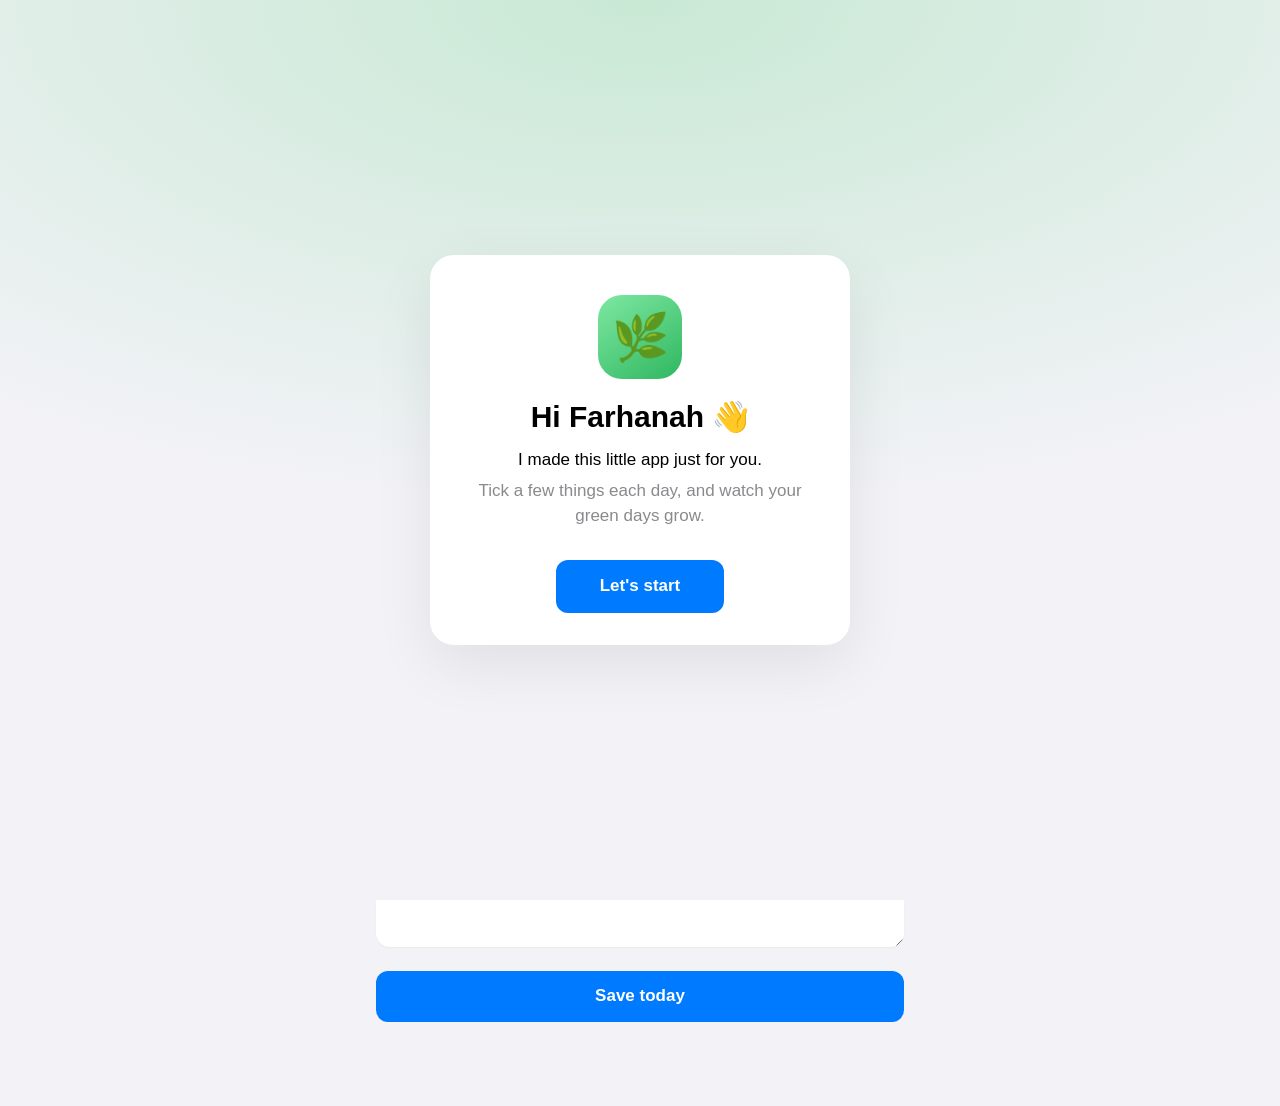
==== index.html @ ec0ec827 "Initial commit: Farhanah's Green Days PWA A personal, offline-first daily tracker for eating clean a" ====
<!DOCTYPE html>
<html lang="en">
<head>
  <meta charset="utf-8">
  <meta name="viewport" content="width=device-width, initial-scale=1, viewport-fit=cover">
  <title>Farhanah's Green Days</title>
  <meta name="description" content="One green day at a time 🌿 — a personal daily tracker for eating clean and cutting sugar.">
  <meta name="theme-color" content="#f2f2f7" id="meta-theme">
  <meta name="apple-mobile-web-app-capable" content="yes">
  <meta name="mobile-web-app-capable" content="yes">
  <meta name="apple-mobile-web-app-status-bar-style" content="default">
  <meta name="apple-mobile-web-app-title" content="Green Days">
  <link rel="manifest" href="manifest.json">
  <link rel="icon" type="image/png" sizes="192x192" href="icons/icon-192.png">
  <link rel="apple-touch-icon" href="icons/icon-180.png">
  <link rel="stylesheet" href="style.css">
</head>
<body>

  <!-- Welcome (first launch only) -->
  <div id="welcome" class="welcome" hidden>
    <div class="welcome-card">
      <div class="welcome-leaf">🌿</div>
      <h1>Hi Farhanah 👋</h1>
      <p class="welcome-lead">I made this little app just for you.</p>
      <p>Tick a few things each day, and watch your green days grow.</p>
      <button class="btn btn-primary btn-large" id="welcome-start">Let's start</button>
    </div>
  </div>

  <main class="app" id="app">

    <!-- TODAY -->
    <section class="view" id="view-today" data-view="today">
      <header class="page-head">
        <div class="date-nav">
          <button class="icon-btn" id="day-prev" aria-label="Previous day">‹</button>
          <span class="date-label" id="day-label"></span>
          <button class="icon-btn" id="day-next" aria-label="Next day">›</button>
        </div>
        <p class="greeting" id="greeting"></p>
        <div class="title-row">
          <h1 class="large-title" id="day-title">Today</h1>
          <span class="chip" id="streak-chip" title="Current streak">🔥 0</span>
        </div>
      </header>

      <div class="banner" id="reminder-banner" hidden>You haven't logged today yet, Farhanah 🙂</div>

      <div class="card status-card" id="status-card">
        <div class="status-dot" id="status-dot"></div>
        <div>
          <div class="status-title" id="status-title">Not logged yet</div>
          <div class="status-msg" id="status-msg"></div>
        </div>
      </div>

      <h2 class="section-label">Sugar</h2>
      <div class="card list">
        <label class="row">
          <span class="row-icon">🧋</span><span class="row-text">Sugary drink</span>
          <input type="checkbox" class="switch bad" data-field="sugaryDrink">
        </label>
        <label class="row">
          <span class="row-icon">🍰</span><span class="row-text">Sweet food</span>
          <input type="checkbox" class="switch bad" data-field="sweetFood">
        </label>
      </div>

      <h2 class="section-label">Food</h2>
      <div class="card list">
        <label class="row">
          <span class="row-icon">🍟</span><span class="row-text">Processed / fried</span>
          <input type="checkbox" class="switch bad" data-field="processed">
        </label>
        <label class="row">
          <span class="row-icon">🥦</span><span class="row-text">Veggies / fruit</span>
          <input type="checkbox" class="switch" data-field="veggiesFruit">
        </label>
      </div>

      <h2 class="section-label">Water</h2>
      <div class="card pad">
        <div class="stepper-row">
          <span class="row-icon">💧</span>
          <span class="water-text"><strong id="water-count">0</strong> / <span id="water-goal">8</span> glasses</span>
          <div class="stepper">
            <button class="round-btn" id="water-minus" aria-label="One glass less">−</button>
            <button class="round-btn" id="water-plus" aria-label="One glass more">+</button>
          </div>
        </div>
        <div class="progress"><div class="progress-bar" id="water-bar"></div></div>
      </div>

      <h2 class="section-label">Sugar cravings</h2>
      <div class="segmented" id="seg-craving" data-field="craving">
        <button data-value="none">None</button>
        <button data-value="resisted">Resisted</button>
        <button data-value="gaveIn">Gave in</button>
      </div>

      <h2 class="section-label">How I feel</h2>
      <div class="segmented emoji" id="seg-mood" data-field="mood">
        <button data-value="bad" aria-label="Not great">😞</button>
        <button data-value="okay" aria-label="Okay">😐</button>
        <button data-value="good" aria-label="Good">😊</button>
      </div>

      <h2 class="section-label">Notes</h2>
      <div class="card">
        <textarea id="notes" rows="3" placeholder="Anything you want to remember about today… (optional)"></textarea>
      </div>

      <button class="btn btn-primary btn-block" id="save-btn">Save today</button>
    </section>

    <!-- CALENDAR -->
    <section class="view" id="view-calendar" data-view="calendar">
      <header class="page-head">
        <h1 class="large-title">Calendar</h1>
      </header>
      <div class="card pad">
        <div class="month-nav">
          <button class="icon-btn" id="month-prev" aria-label="Previous month">‹</button>
          <span class="month-label" id="month-label"></span>
          <button class="icon-btn" id="month-next" aria-label="Next month">›</button>
        </div>
        <div class="cal-grid cal-head">
          <span>M</span><span>T</span><span>W</span><span>T</span><span>F</span><span>S</span><span>S</span>
        </div>
        <div class="cal-grid" id="cal-grid"></div>
        <div class="legend">
          <span><i class="ld green"></i>Green</span>
          <span><i class="ld yellow"></i>Yellow</span>
          <span><i class="ld red"></i>Red</span>
          <span><i class="ld none"></i>Not logged</span>
        </div>
      </div>
      <h2 class="section-label">This month</h2>
      <div class="stats three" id="month-stats"></div>
      <p class="footnote">Tap any past day to view or edit it.</p>
    </section>

    <!-- SUMMARY -->
    <section class="view" id="view-summary" data-view="summary">
      <header class="page-head">
        <h1 class="large-title">Summary</h1>
      </header>
      <div class="card pad">
        <div class="month-nav">
          <button class="icon-btn" id="week-prev" aria-label="Previous week">‹</button>
          <span class="month-label small" id="week-label"></span>
          <button class="icon-btn" id="week-next" aria-label="Next week">›</button>
        </div>
        <div class="week-dots" id="week-dots"></div>
      </div>
      <div class="stats two" id="week-stats"></div>

      <h2 class="section-label">Last 30 days</h2>
      <div class="card pad">
        <div id="chart"></div>
        <p class="chart-caption">Bar height = glasses of water · colour = day status · dashed line = goal</p>
      </div>

      <h2 class="section-label">All time</h2>
      <div class="stats two" id="all-stats"></div>
    </section>

    <!-- SETTINGS -->
    <section class="view" id="view-settings" data-view="settings">
      <header class="page-head">
        <h1 class="large-title">Settings</h1>
      </header>

      <h2 class="section-label">Appearance</h2>
      <div class="segmented" id="seg-theme">
        <button data-value="auto">Auto</button>
        <button data-value="light">Light</button>
        <button data-value="dark">Dark</button>
      </div>

      <h2 class="section-label">Daily goal</h2>
      <div class="card list">
        <div class="row">
          <span class="row-icon">💧</span><span class="row-text">Water goal <span class="muted" id="goal-text">8 glasses</span></span>
          <div class="stepper">
            <button class="round-btn" id="goal-minus" aria-label="Lower goal">−</button>
            <button class="round-btn" id="goal-plus" aria-label="Raise goal">+</button>
          </div>
        </div>
      </div>

      <h2 class="section-label">Reminder</h2>
      <div class="card list">
        <label class="row">
          <span class="row-icon">🔔</span><span class="row-text">Daily reminder</span>
          <input type="checkbox" class="switch" id="remind-toggle">
        </label>
        <div class="row" id="remind-time-row">
          <span class="row-icon">⏰</span><span class="row-text">Time</span>
          <input type="time" id="remind-time" value="21:00">
        </div>
      </div>
      <p class="footnote">Reminders only work while the app is open (that's a limit of web apps). For a reliable nudge, a daily phone alarm works best ⏰</p>

      <h2 class="section-label">Data</h2>
      <div class="card list">
        <button class="row row-btn" id="export-json"><span class="row-icon">📦</span><span class="row-text link">Export backup (JSON)</span></button>
        <button class="row row-btn" id="export-csv"><span class="row-icon">📊</span><span class="row-text link">Export to Excel (CSV)</span></button>
        <button class="row row-btn" id="import-json"><span class="row-icon">📥</span><span class="row-text link">Import backup</span></button>
        <button class="row row-btn" id="delete-all"><span class="row-icon">🗑️</span><span class="row-text danger">Delete all data</span></button>
      </div>
      <input type="file" id="import-file" accept="application/json,.json" hidden>

      <h2 class="section-label">How status works</h2>
      <div class="card list">
        <div class="row"><i class="ld green"></i><span class="row-text"><strong>Green</strong> — no sugary drink and no sweet food</span></div>
        <div class="row"><i class="ld yellow"></i><span class="row-text"><strong>Yellow</strong> — just one of the two</span></div>
        <div class="row"><i class="ld red"></i><span class="row-text"><strong>Red</strong> — both</span></div>
      </div>
      <p class="footnote">Your streak counts green days in a row. If today isn't logged yet, it counts up to yesterday, so you never lose it before bedtime.</p>

      <footer class="settings-footer">
        <p class="made">Made with 💚 for Farhanah</p>
        <p id="version-text">Version</p>
        <p>All your data stays on your device only.</p>
      </footer>
    </section>
  </main>

  <nav class="tabbar" id="tabbar">
    <button data-tab="today" aria-label="Today">
      <svg viewBox="0 0 24 24"><path d="M5 19c0-8 6-14 14-14 0 8-6 14-14 14z"/><path d="M5 19l8-8"/></svg>
      <span>Today</span>
    </button>
    <button data-tab="calendar" aria-label="Calendar">
      <svg viewBox="0 0 24 24"><rect x="3.5" y="5" width="17" height="15.5" rx="3"/><path d="M3.5 10h17M8 3v4M16 3v4"/></svg>
      <span>Calendar</span>
    </button>
    <button data-tab="summary" aria-label="Summary">
      <svg viewBox="0 0 24 24"><path d="M5 20V11M12 20V5M19 20v-6"/></svg>
      <span>Summary</span>
    </button>
    <button data-tab="settings" aria-label="Settings">
      <svg viewBox="0 0 24 24"><circle cx="12" cy="12" r="3"/><path d="M19.4 15a1.7 1.7 0 0 0 .3 1.8l.1.1a2 2 0 1 1-2.8 2.8l-.1-.1a1.7 1.7 0 0 0-1.8-.3 1.7 1.7 0 0 0-1 1.5V21a2 2 0 1 1-4 0v-.1a1.7 1.7 0 0 0-1.1-1.5 1.7 1.7 0 0 0-1.8.3l-.1.1a2 2 0 1 1-2.8-2.8l.1-.1a1.7 1.7 0 0 0 .3-1.8 1.7 1.7 0 0 0-1.5-1H3a2 2 0 1 1 0-4h.1a1.7 1.7 0 0 0 1.5-1.1 1.7 1.7 0 0 0-.3-1.8l-.1-.1a2 2 0 1 1 2.8-2.8l.1.1a1.7 1.7 0 0 0 1.8.3H9a1.7 1.7 0 0 0 1-1.5V3a2 2 0 1 1 4 0v.1a1.7 1.7 0 0 0 1 1.5 1.7 1.7 0 0 0 1.8-.3l.1-.1a2 2 0 1 1 2.8 2.8l-.1.1a1.7 1.7 0 0 0-.3 1.8V9a1.7 1.7 0 0 0 1.5 1H21a2 2 0 1 1 0 4h-.1a1.7 1.7 0 0 0-1.5 1z"/></svg>
      <span>Settings</span>
    </button>
  </nav>

  <div class="toast" id="toast" role="status" aria-live="polite"></div>

  <script src="app.js"></script>
</body>
</html>
---- style.css ----
/* ==========================================================
   Farhanah's Green Days — style.css
   Change --accent here to re-colour buttons, links & active tab.
   ========================================================== */
:root {
  --accent: #007aff;

  --green: #34c759;
  --yellow: #ffcc00;
  --red: #ff3b30;
  --orange: #ff9500;

  --bg: #f2f2f7;
  --card: #ffffff;
  --text: #000000;
  --text-2: rgba(60, 60, 67, 0.6);
  --text-3: rgba(60, 60, 67, 0.3);
  --sep: rgba(60, 60, 67, 0.18);
  --fill: rgba(120, 120, 128, 0.16);
  --fill-2: rgba(118, 118, 128, 0.12);
  --seg-thumb: #ffffff;
  --tabbar: rgba(249, 249, 249, 0.82);
  --shadow: 0 1px 2px rgba(0, 0, 0, 0.04);
  --none: #d1d1d6;

  --radius: 14px;
  --font: -apple-system, BlinkMacSystemFont, "SF Pro Text", "SF Pro Display", "Inter", "Segoe UI", Roboto, "Helvetica Neue", Arial, sans-serif;
  --safe-top: env(safe-area-inset-top, 0px);
  --safe-bottom: env(safe-area-inset-bottom, 0px);
  --tab-h: 56px;

  color-scheme: light;
}

/* Dark iOS colours — auto (system) unless Light is forced */
@media (prefers-color-scheme: dark) {
  :root:not([data-theme="light"]) {
    --green: #30d158; --yellow: #ffd60a; --red: #ff453a; --orange: #ff9f0a;
    --bg: #000000; --card: #1c1c1e; --text: #ffffff;
    --text-2: rgba(235, 235, 245, 0.6); --text-3: rgba(235, 235, 245, 0.3);
    --sep: rgba(84, 84, 88, 0.6); --fill: rgba(120, 120, 128, 0.36); --fill-2: rgba(118, 118, 128, 0.24);
    --seg-thumb: #636366; --tabbar: rgba(22, 22, 23, 0.8); --shadow: none; --none: #3a3a3c;
    color-scheme: dark;
  }
}
:root[data-theme="dark"] {
  --green: #30d158; --yellow: #ffd60a; --red: #ff453a; --orange: #ff9f0a;
  --bg: #000000; --card: #1c1c1e; --text: #ffffff;
  --text-2: rgba(235, 235, 245, 0.6); --text-3: rgba(235, 235, 245, 0.3);
  --sep: rgba(84, 84, 88, 0.6); --fill: rgba(120, 120, 128, 0.36); --fill-2: rgba(118, 118, 128, 0.24);
  --seg-thumb: #636366; --tabbar: rgba(22, 22, 23, 0.8); --shadow: none; --none: #3a3a3c;
  color-scheme: dark;
}

* { box-sizing: border-box; -webkit-tap-highlight-color: transparent; }
[hidden] { display: none !important; }
html { -webkit-text-size-adjust: 100%; }
body {
  margin: 0;
  background: var(--bg);
  color: var(--text);
  font-family: var(--font);
  font-size: 17px;
  line-height: 1.3;
  -webkit-font-smoothing: antialiased;
  overscroll-behavior-y: none;
}
button { font: inherit; color: inherit; background: none; border: 0; padding: 0; cursor: pointer; }
button:disabled { cursor: default; }
:focus-visible { outline: 2px solid var(--accent); outline-offset: 2px; }

.app {
  max-width: 560px;
  margin: 0 auto;
  padding: calc(var(--safe-top) + 8px) 16px calc(var(--tab-h) + var(--safe-bottom) + 28px);
}

/* ---------- views ---------- */
.view { display: none; }
.view.active { display: block; animation: fadeIn 0.28s ease; }
@keyframes fadeIn { from { opacity: 0; transform: translateY(6px); } to { opacity: 1; transform: none; } }

/* ---------- headers ---------- */
.page-head { padding: 6px 4px 4px; }
.large-title { font-size: 34px; font-weight: 700; letter-spacing: 0.37px; margin: 2px 0 6px; line-height: 1.2; }
.title-row { display: flex; align-items: center; justify-content: space-between; gap: 8px; }
.date-nav { display: flex; align-items: center; gap: 6px; margin-top: 4px; }
.date-label { font-size: 13px; font-weight: 600; text-transform: uppercase; color: var(--text-2); letter-spacing: 0.3px; min-width: 0; }
.greeting { margin: 2px 0 0; font-size: 15px; color: var(--text-2); }
.icon-btn {
  width: 30px; height: 30px; border-radius: 50%;
  font-size: 24px; line-height: 26px; color: var(--accent);
  display: inline-flex; align-items: center; justify-content: center;
}
.icon-btn:active { background: var(--fill-2); }
.icon-btn:disabled { color: var(--text-3); background: none; }
.chip {
  flex: none; font-size: 15px; font-weight: 600; padding: 6px 12px; border-radius: 999px;
  background: var(--card); box-shadow: var(--shadow);
}

/* ---------- cards & lists ---------- */
.section-label {
  font-size: 13px; font-weight: 400; text-transform: uppercase; letter-spacing: 0.2px;
  color: var(--text-2); margin: 26px 16px 7px;
}
.card { background: var(--card); border-radius: var(--radius); box-shadow: var(--shadow); overflow: hidden; }
.card.pad { padding: 14px 16px; }
.list .row { position: relative; }
.list .row + .row::before {
  content: ""; position: absolute; top: 0; right: 0; left: 52px;
  border-top: 0.5px solid var(--sep);
}
.row {
  display: flex; align-items: center; gap: 12px; min-height: 48px; padding: 8px 16px; width: 100%; text-align: left;
}
.row-icon { width: 24px; text-align: center; font-size: 20px; flex: none; }
.row .ld { margin: 0 6px; }
.row-text { flex: 1; min-width: 0; }
.row-btn:active { background: var(--fill-2); }
.link { color: var(--accent); }
.danger { color: var(--red); }
.muted { color: var(--text-2); font-size: 15px; margin-left: 4px; }

/* ---------- status card ---------- */
.status-card { display: flex; align-items: center; gap: 14px; padding: 16px; margin-top: 10px; }
.status-dot {
  flex: none; width: 46px; height: 46px; border-radius: 50%; background: var(--none);
  display: flex; align-items: center; justify-content: center; color: #fff; font-size: 22px; font-weight: 700;
  transition: background-color 0.25s ease;
}
.status-card.green .status-dot { background: var(--green); }
.status-card.yellow .status-dot { background: var(--yellow); }
.status-card.red .status-dot { background: var(--red); }
.status-title { font-weight: 600; font-size: 17px; }
.status-msg { color: var(--text-2); font-size: 15px; margin-top: 2px; }
.pop { animation: pop 0.38s cubic-bezier(.3,1.6,.5,1); }
@keyframes pop { 0% { transform: scale(0.85); } 60% { transform: scale(1.08); } 100% { transform: scale(1); } }

.banner {
  margin-top: 10px; padding: 12px 16px; border-radius: var(--radius);
  background: color-mix(in srgb, var(--accent) 14%, var(--card)); color: var(--text); font-size: 15px;
}

/* ---------- iOS switch ---------- */
.switch {
  -webkit-appearance: none; appearance: none; flex: none; margin: 0;
  width: 51px; height: 31px; border-radius: 31px; background: var(--fill);
  position: relative; cursor: pointer; transition: background-color 0.25s ease;
}
.switch::after {
  content: ""; position: absolute; top: 2px; left: 2px; width: 27px; height: 27px; border-radius: 50%;
  background: #fff; box-shadow: 0 3px 8px rgba(0,0,0,.15), 0 1px 1px rgba(0,0,0,.16);
  transition: transform 0.25s cubic-bezier(.3,.7,.4,1);
}
.switch:checked { background: var(--green); }
.switch.bad:checked { background: var(--orange); }
.switch:checked::after { transform: translateX(20px); }

/* ---------- stepper & water ---------- */
.stepper { display: flex; gap: 10px; flex: none; }
.round-btn {
  width: 34px; height: 34px; border-radius: 50%; background: var(--fill-2); color: var(--accent);
  font-size: 22px; line-height: 1; display: inline-flex; align-items: center; justify-content: center;
  transition: transform 0.1s ease;
}
.round-btn:active { transform: scale(0.9); background: var(--fill); }
.round-btn:disabled { color: var(--text-3); }
.stepper-row { display: flex; align-items: center; gap: 12px; }
.water-text { flex: 1; }
.water-text strong { font-size: 20px; font-variant-numeric: tabular-nums; }
.progress { height: 6px; border-radius: 3px; background: var(--fill-2); margin-top: 12px; overflow: hidden; }
.progress-bar { height: 100%; width: 0; border-radius: 3px; background: var(--accent); transition: width 0.3s ease, background-color 0.3s; }
.progress-bar.done { background: var(--green); }

/* ---------- segmented control ---------- */
.segmented {
  display: flex; padding: 2px; border-radius: 9px; background: var(--fill-2); gap: 0;
}
.segmented button {
  flex: 1; padding: 7px 4px; border-radius: 7px; font-size: 14px; font-weight: 500; position: relative;
  transition: background-color 0.2s ease, box-shadow 0.2s ease;
}
.segmented button + button::before {
  content: ""; position: absolute; left: 0; top: 25%; height: 50%; border-left: 1px solid var(--sep);
}
.segmented button.on + button::before, .segmented button.on::before { border-color: transparent; }
.segmented button.on {
  background: var(--seg-thumb); font-weight: 600;
  box-shadow: 0 3px 8px rgba(0,0,0,.12), 0 3px 1px rgba(0,0,0,.04);
}
.segmented.emoji button { font-size: 24px; padding: 4px; }

textarea {
  display: block; width: 100%; border: 0; resize: vertical; padding: 12px 16px; min-height: 84px;
  font: inherit; font-size: 16px; color: var(--text); background: transparent;
}
textarea::placeholder { color: var(--text-3); }
textarea:focus { outline: none; }
input[type="time"] {
  font: inherit; color: var(--text); background: var(--fill-2); border: 0; border-radius: 8px; padding: 6px 10px;
}
#remind-time-row.off { opacity: 0.45; }

/* ---------- buttons ---------- */
.btn { border-radius: 12px; padding: 14px 20px; font-weight: 600; font-size: 17px; }
.btn-primary { background: var(--accent); color: #fff; }
.btn-primary:active { opacity: 0.8; }
.btn-block { display: block; width: 100%; margin-top: 24px; }
.btn-large { padding: 15px 44px; margin-top: 26px; }
.btn.saved { background: var(--fill-2); color: var(--green); }

/* ---------- calendar ---------- */
.month-nav { display: flex; align-items: center; justify-content: space-between; margin-bottom: 10px; }
.month-label { font-weight: 600; font-size: 17px; }
.month-label.small { font-size: 15px; }
.cal-grid { display: grid; grid-template-columns: repeat(7, 1fr); gap: 4px 0; }
.cal-head span { text-align: center; font-size: 12px; font-weight: 600; color: var(--text-2); padding-bottom: 4px; }
.cal-day {
  justify-self: center; width: 38px; height: 38px; border-radius: 50%;
  font-size: 16px; font-variant-numeric: tabular-nums; display: flex; align-items: center; justify-content: center;
  transition: transform 0.12s ease;
}
.cal-day:active:not(:disabled) { transform: scale(0.9); }
.cal-day.green { background: var(--green); color: #fff; font-weight: 600; }
.cal-day.yellow { background: var(--yellow); color: #1c1c1e; font-weight: 600; }
.cal-day.red { background: var(--red); color: #fff; font-weight: 600; }
.cal-day.today { box-shadow: 0 0 0 2px var(--card), 0 0 0 4px var(--accent); }
.cal-day.today:not(.green):not(.yellow):not(.red) { color: var(--accent); font-weight: 700; box-shadow: inset 0 0 0 2px var(--accent); }
.cal-day.selected:not(.today) { box-shadow: inset 0 0 0 2px var(--text-3); }
.cal-day:disabled { color: var(--text-3); }
.legend { display: flex; flex-wrap: wrap; gap: 6px 16px; justify-content: center; margin-top: 14px; font-size: 13px; color: var(--text-2); }
.legend span { display: inline-flex; align-items: center; gap: 6px; }
.ld { display: inline-block; width: 10px; height: 10px; border-radius: 50%; flex: none; }
.ld.green { background: var(--green); } .ld.yellow { background: var(--yellow); }
.ld.red { background: var(--red); } .ld.none { background: var(--none); }

/* ---------- stat cards ---------- */
.stats { display: grid; gap: 10px; margin-top: 10px; }
.stats.two { grid-template-columns: 1fr 1fr; }
.stats.three { grid-template-columns: repeat(3, 1fr); }
.section-label + .stats { margin-top: 0; }
.stat { background: var(--card); border-radius: var(--radius); box-shadow: var(--shadow); padding: 13px 14px; min-width: 0; }
.stat .k { font-size: 13px; color: var(--text-2); }
.stat .v { font-size: 26px; font-weight: 700; margin-top: 2px; font-variant-numeric: tabular-nums; white-space: nowrap; }
.stat .v small { font-size: 15px; font-weight: 500; color: var(--text-2); }
.stat .tag { display: inline-block; width: 8px; height: 8px; border-radius: 50%; margin-right: 6px; vertical-align: 1px; }

/* ---------- summary ---------- */
.week-dots { display: grid; grid-template-columns: repeat(7, 1fr); text-align: center; }
.week-dots .wd { display: flex; flex-direction: column; align-items: center; gap: 6px; font-size: 12px; color: var(--text-2); }
.week-dots .dot { width: 28px; height: 28px; border-radius: 50%; background: var(--fill-2); }
.week-dots .dot.green { background: var(--green); } .week-dots .dot.yellow { background: var(--yellow); }
.week-dots .dot.red { background: var(--red); }
.week-dots .dot.future { background: transparent; box-shadow: inset 0 0 0 1.5px var(--fill); }
.week-dots .dot.is-today { box-shadow: 0 0 0 2px var(--card), 0 0 0 4px var(--accent); }
#chart svg { display: block; width: 100%; height: auto; }
.chart-caption { margin: 8px 0 0; font-size: 12px; color: var(--text-2); }

/* ---------- misc ---------- */
.footnote { font-size: 13px; color: var(--text-2); margin: 8px 16px 0; line-height: 1.4; }
.settings-footer { text-align: center; margin-top: 36px; font-size: 13px; color: var(--text-2); }
.settings-footer p { margin: 3px 0; }
.settings-footer .made { font-size: 15px; color: var(--text); font-weight: 500; }

/* ---------- tab bar ---------- */
.tabbar {
  position: fixed; left: 0; right: 0; bottom: 0; z-index: 10;
  display: flex; justify-content: center;
  padding: 0 max(8px, calc((100vw - 560px) / 2)) var(--safe-bottom);
  background: var(--tabbar);
  -webkit-backdrop-filter: saturate(180%) blur(20px); backdrop-filter: saturate(180%) blur(20px);
  border-top: 0.5px solid var(--sep);
}
.tabbar button {
  flex: 1; height: var(--tab-h); display: flex; flex-direction: column; align-items: center; justify-content: center; gap: 3px;
  color: var(--text-2); font-size: 10px; font-weight: 500;
}
.tabbar svg { width: 26px; height: 26px; fill: none; stroke: currentColor; stroke-width: 1.8; stroke-linecap: round; stroke-linejoin: round; }
.tabbar button.active { color: var(--accent); }
.tabbar button.active svg { stroke-width: 2.2; }

/* ---------- toast ---------- */
.toast {
  position: fixed; left: 50%; bottom: calc(var(--tab-h) + var(--safe-bottom) + 16px); z-index: 30;
  transform: translate(-50%, 20px); opacity: 0; pointer-events: none;
  max-width: min(92vw, 480px); width: max-content; text-align: center;
  padding: 12px 18px; border-radius: 16px; font-size: 15px; font-weight: 500;
  background: rgba(30, 30, 32, 0.92); color: #fff;
  -webkit-backdrop-filter: blur(20px); backdrop-filter: blur(20px);
  box-shadow: 0 8px 30px rgba(0,0,0,.18);
  transition: opacity 0.25s ease, transform 0.3s cubic-bezier(.3,1.4,.5,1);
}
.toast.show { opacity: 1; transform: translate(-50%, 0); }
.toast.big { font-size: 17px; padding: 16px 22px; background: var(--green); color: #fff; }

/* ---------- welcome ---------- */
.welcome {
  position: fixed; inset: 0; z-index: 50; display: flex; align-items: center; justify-content: center;
  padding: calc(var(--safe-top) + 24px) 24px calc(var(--safe-bottom) + 24px);
  background: radial-gradient(120% 80% at 50% 0%, color-mix(in srgb, var(--green) 22%, var(--bg)) 0%, var(--bg) 70%);
  animation: fadeIn 0.6s ease both;
}
.welcome.leaving { animation: fadeOut 0.4s ease forwards; }
@keyframes fadeOut { to { opacity: 0; transform: scale(1.02); } }
.welcome-card {
  max-width: 420px; width: 100%; text-align: center; background: var(--card); border-radius: 24px;
  padding: 40px 28px 32px; box-shadow: 0 20px 60px rgba(0,0,0,.08);
  animation: rise 0.7s 0.1s cubic-bezier(.2,.8,.3,1) both;
}
@keyframes rise { from { opacity: 0; transform: translateY(24px); } to { opacity: 1; transform: none; } }
.welcome-leaf {
  width: 84px; height: 84px; margin: 0 auto 18px; border-radius: 24px; font-size: 46px;
  display: flex; align-items: center; justify-content: center;
  background: linear-gradient(145deg, #7ee8a2, #2fb760);
}
.welcome h1 { font-size: 30px; margin: 0 0 12px; }
.welcome p { margin: 6px 0; color: var(--text-2); font-size: 17px; line-height: 1.45; }
.welcome .welcome-lead { color: var(--text); font-weight: 500; }

@media (prefers-reduced-motion: reduce) {
  *, *::before, *::after { animation-duration: 0.01ms !important; animation-iteration-count: 1 !important; transition: none !important; }
}
@media (max-width: 360px) {
  .stats.three .v { font-size: 22px; }
  .cal-day { width: 34px; height: 34px; }
}
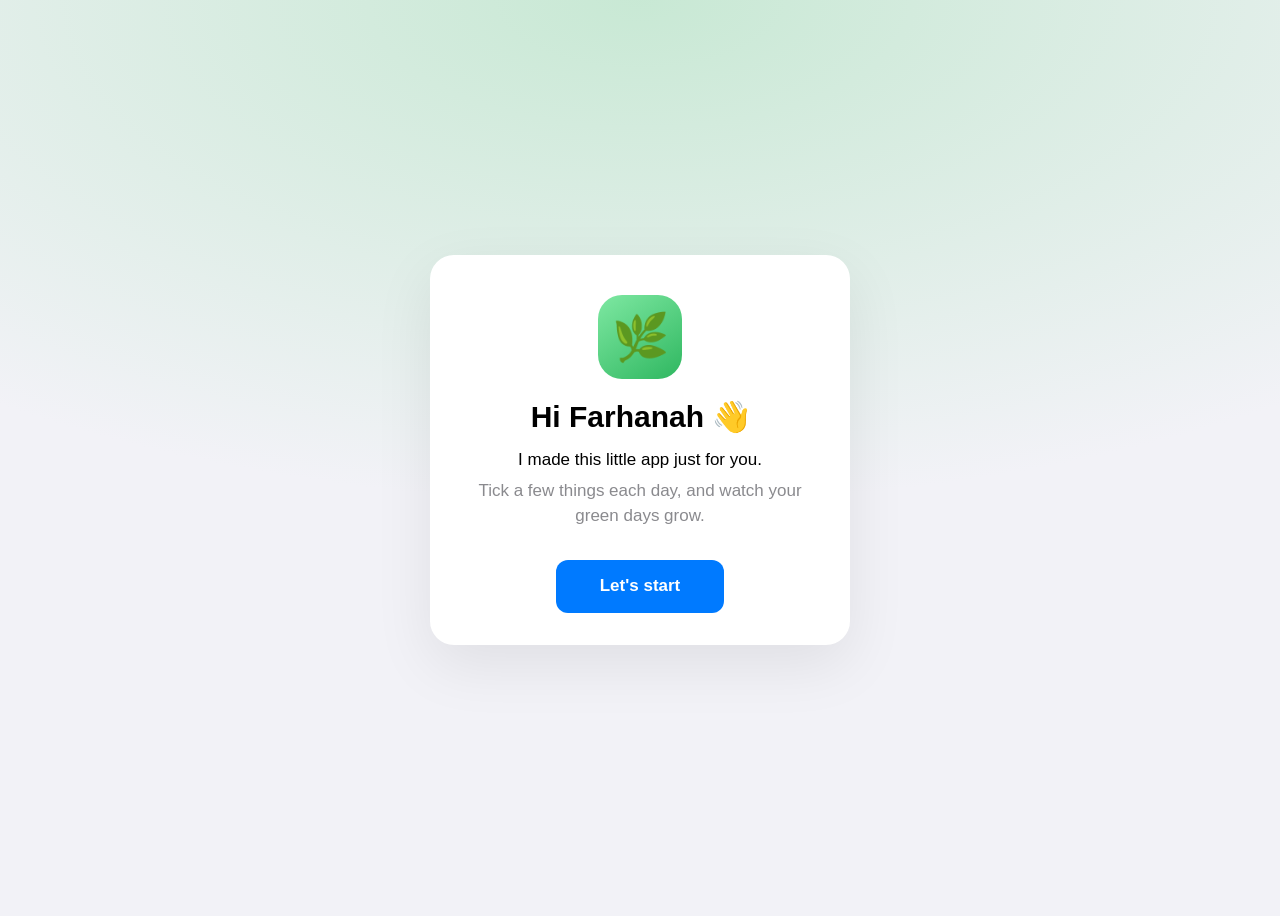
==== commit 40e6356e: "Merge Meals into a one-page Today dashboard (4 tabs) - Remove the Meals tab; Today is now dashboard," ====
--- a/index.html
+++ b/index.html
@@ -46,69 +46,80 @@
       </header>
 
       <div class="banner" id="reminder-banner" hidden>You haven't logged today yet, Farhanah 🙂</div>
-
-      <div class="card status-card" id="status-card">
-        <div class="status-dot" id="status-dot"></div>
-        <div>
-          <div class="status-title" id="status-title">Not logged yet</div>
-          <div class="status-msg" id="status-msg"></div>
-        </div>
-      </div>
-
-      <h2 class="section-label">Sugar</h2>
-      <div class="card list">
-        <label class="row">
-          <span class="row-icon">🧋</span><span class="row-text">Sugary drink</span>
-          <input type="checkbox" class="switch bad" data-field="sugaryDrink">
-        </label>
-        <label class="row">
-          <span class="row-icon">🍰</span><span class="row-text">Sweet food</span>
-          <input type="checkbox" class="switch bad" data-field="sweetFood">
-        </label>
-      </div>
-
-      <h2 class="section-label">Food</h2>
-      <div class="card list">
-        <label class="row">
-          <span class="row-icon">🍟</span><span class="row-text">Processed / fried</span>
-          <input type="checkbox" class="switch bad" data-field="processed">
-        </label>
-        <label class="row">
-          <span class="row-icon">🥦</span><span class="row-text">Veggies / fruit</span>
-          <input type="checkbox" class="switch" data-field="veggiesFruit">
-        </label>
-      </div>
-
-      <h2 class="section-label">Water</h2>
-      <div class="card pad">
-        <div class="stepper-row">
-          <span class="row-icon">💧</span>
-          <span class="water-text"><strong id="water-count">0</strong> / <span id="water-goal">8</span> glasses</span>
-          <div class="stepper">
-            <button class="round-btn" id="water-minus" aria-label="One glass less">−</button>
-            <button class="round-btn" id="water-plus" aria-label="One glass more">+</button>
-          </div>
-        </div>
-        <div class="progress"><div class="progress-bar" id="water-bar"></div></div>
-      </div>
-
-      <h2 class="section-label">Sugar cravings</h2>
-      <div class="segmented" id="seg-craving" data-field="craving">
-        <button data-value="none">None</button>
-        <button data-value="resisted">Resisted</button>
-        <button data-value="gaveIn">Gave in</button>
-      </div>
-
-      <h2 class="section-label">How I feel</h2>
-      <div class="segmented emoji" id="seg-mood" data-field="mood">
-        <button data-value="bad" aria-label="Not great">😞</button>
-        <button data-value="okay" aria-label="Okay">😐</button>
-        <button data-value="good" aria-label="Good">😊</button>
-      </div>
-
-      <h2 class="section-label">Notes</h2>
-      <div class="card">
-        <textarea id="notes" rows="3" placeholder="Anything you want to remember about today… (optional)"></textarea>
+      <div class="banner" id="weigh-banner-today" hidden></div>
+
+      <!-- 1. Dashboard -->
+      <div id="dashboard">
+        <div class="card pad ring-card diet-only" id="kcal-card" role="button" tabindex="0" aria-label="Calories today, go to meals"></div>
+
+        <div class="card status-card" id="status-card" role="button" tabindex="0">
+          <div class="status-dot" id="status-dot"></div>
+          <div class="status-text">
+            <div class="status-title" id="status-title">Not logged yet</div>
+            <div class="status-msg" id="status-msg"></div>
+            <div class="status-causes" id="status-causes"></div>
+          </div>
+        </div>
+        <div class="card list sugar-card">
+          <label class="row">
+            <span class="row-icon">🧋</span><span class="row-text">Sugary drink</span>
+            <input type="checkbox" class="switch bad" data-field="sugaryDrink">
+          </label>
+          <label class="row">
+            <span class="row-icon">🍰</span><span class="row-text">Sweet food</span>
+            <input type="checkbox" class="switch bad" data-field="sweetFood">
+          </label>
+        </div>
+
+        <div class="card pad water-card">
+          <div class="water-top">
+            <span class="row-icon">💧</span>
+            <span class="water-text"><strong id="water-count">0</strong> / <span id="water-goal">8</span> glasses</span>
+            <span class="water-ml" id="water-ml">0 L</span>
+          </div>
+          <div class="progress"><div class="progress-bar" id="water-bar"></div></div>
+          <div class="water-btns">
+            <button class="pill-btn" id="water-glass">+ Glass</button>
+            <button class="pill-btn" id="water-bottle">+ Bottle</button>
+            <button class="pill-btn plain" id="water-undo">Undo</button>
+          </div>
+          <p class="water-note">1 glass ≈ 250 ml · 1 bottle ≈ 500 ml</p>
+        </div>
+
+        <div class="highlights" id="highlights"></div>
+        <div class="tip" id="tip" hidden></div>
+      </div>
+
+      <!-- 2. Meals (diet tracking only) -->
+      <div class="diet-only" id="meals-wrap">
+        <h2 class="section-label">Meals</h2>
+        <div id="meals-list"></div>
+        <p class="footnote">Calories are estimates. Shop portions vary, so consistency matters more than perfection.</p>
+      </div>
+
+      <!-- 3. Evening check-in -->
+      <div class="card checkin" id="checkin">
+        <button class="checkin-head" id="checkin-toggle" aria-expanded="false" aria-controls="checkin-body">
+          <span class="row-icon">🌙</span>
+          <span class="checkin-titles"><span class="checkin-title">Evening check-in</span><span class="checkin-sum" id="checkin-sum"></span></span>
+          <span class="chev" aria-hidden="true">›</span>
+        </button>
+        <div class="checkin-body" id="checkin-body" hidden>
+          <h3 class="mini-label">Sugar cravings</h3>
+          <div class="segmented" id="seg-craving" data-field="craving">
+            <button data-value="none">None</button>
+            <button data-value="resisted">Resisted</button>
+            <button data-value="gaveIn">Gave in</button>
+          </div>
+          <h3 class="mini-label">How I feel</h3>
+          <div class="segmented emoji" id="seg-mood" data-field="mood">
+            <button data-value="bad" aria-label="Not great">😞</button>
+            <button data-value="okay" aria-label="Okay">😐</button>
+            <button data-value="good" aria-label="Good">😊</button>
+          </div>
+          <h3 class="mini-label">Notes</h3>
+          <textarea id="notes" rows="3" placeholder="Anything you want to remember about today… (optional)"></textarea>
+        </div>
       </div>
 
       <button class="btn btn-primary btn-block" id="save-btn">Save today</button>
@@ -138,7 +149,7 @@
       </div>
       <h2 class="section-label">This month</h2>
       <div class="stats three" id="month-stats"></div>
-      <p class="footnote">Tap any past day to view or edit it.</p>
+      <p class="footnote">Tap any day to see what you logged.</p>
     </section>
 
     <!-- SUMMARY -->
@@ -155,15 +166,26 @@
         <div class="week-dots" id="week-dots"></div>
       </div>
       <div class="stats two" id="week-stats"></div>
+      <div class="stats three diet-only" id="week-diet-stats"></div>
 
       <h2 class="section-label">Last 30 days</h2>
+      <div class="segmented chart-seg diet-only" id="seg-chart">
+        <button data-value="water">Water</button>
+        <button data-value="kcal">Calories</button>
+      </div>
       <div class="card pad">
         <div id="chart"></div>
-        <p class="chart-caption">Bar height = glasses of water · colour = day status · dashed line = goal</p>
+        <p class="chart-caption" id="chart-caption">Bar height = glasses of water · colour = day status · dashed line = goal</p>
       </div>
 
       <h2 class="section-label">All time</h2>
       <div class="stats two" id="all-stats"></div>
+
+      <div class="diet-only">
+        <h2 class="section-label">Weight</h2>
+        <div class="banner" id="weigh-banner-summary" hidden></div>
+        <div class="card pad" id="weight-card"></div>
+      </div>
     </section>
 
     <!-- SETTINGS -->
@@ -203,10 +225,38 @@
       </div>
       <p class="footnote">Reminders only work while the app is open (that's a limit of web apps). For a reliable nudge, a daily phone alarm works best ⏰</p>
 
+      <h2 class="section-label">Diet</h2>
+      <div class="card list">
+        <label class="row">
+          <span class="row-icon">🍽️</span><span class="row-text">Track food &amp; calories</span>
+          <input type="checkbox" class="switch" id="diet-toggle">
+        </label>
+        <div class="row diet-row">
+          <span class="row-icon">🎯</span><span class="row-text">Daily calories</span>
+          <input type="number" class="num-input" id="kcal-goal" inputmode="numeric" min="1000" max="5000" step="10" placeholder="—"><span class="unit">kcal</span>
+        </div>
+        <button class="row row-btn diet-row" id="open-calc"><span class="row-icon">🧮</span><span class="row-text link">Calculate for me</span></button>
+        <div class="row diet-row">
+          <span class="row-icon">💪</span><span class="row-text">Protein goal <span class="muted">(optional)</span></span>
+          <input type="number" class="num-input" id="protein-goal" inputmode="numeric" min="0" max="300" step="1" placeholder="—"><span class="unit">g</span>
+        </div>
+        <div class="row diet-row">
+          <span class="row-icon">⚖️</span><span class="row-text">Weigh-in day</span>
+          <select id="weigh-day" class="select">
+            <option value="">Off</option>
+            <option value="1">Monday</option><option value="2">Tuesday</option><option value="3">Wednesday</option>
+            <option value="4">Thursday</option><option value="5">Friday</option><option value="6">Saturday</option><option value="0">Sunday</option>
+          </select>
+        </div>
+      </div>
+      <p class="footnote diet-row" id="protein-hint"></p>
+
       <h2 class="section-label">Data</h2>
       <div class="card list">
         <button class="row row-btn" id="export-json"><span class="row-icon">📦</span><span class="row-text link">Export backup (JSON)</span></button>
         <button class="row row-btn" id="export-csv"><span class="row-icon">📊</span><span class="row-text link">Export to Excel (CSV)</span></button>
+        <button class="row row-btn diet-row" id="export-meals"><span class="row-icon">🍽️</span><span class="row-text link">Export meals (CSV)</span></button>
+        <button class="row row-btn diet-row" id="export-weight"><span class="row-icon">⚖️</span><span class="row-text link">Export weight (CSV)</span></button>
         <button class="row row-btn" id="import-json"><span class="row-icon">📥</span><span class="row-text link">Import backup</span></button>
         <button class="row row-btn" id="delete-all"><span class="row-icon">🗑️</span><span class="row-text danger">Delete all data</span></button>
       </div>
@@ -247,8 +297,19 @@
     </button>
   </nav>
 
+  <button class="top-chip" id="top-chip" aria-label="Back to top">↑ Top</button>
   <div class="toast" id="toast" role="status" aria-live="polite"></div>
 
+  <!-- iOS-style bottom sheet (content is rendered by app.js) -->
+  <div class="sheet-wrap" id="sheet-wrap" hidden>
+    <div class="sheet-backdrop" id="sheet-backdrop"></div>
+    <div class="sheet" id="sheet" role="dialog" aria-modal="true">
+      <div class="sheet-grabber"></div>
+      <div class="sheet-body" id="sheet-body"></div>
+    </div>
+  </div>
+
+  <script src="foods.js"></script>
   <script src="app.js"></script>
 </body>
 </html>
--- a/style.css
+++ b/style.css
@@ -325,3 +325,260 @@
   .stats.three .v { font-size: 22px; }
   .cal-day { width: 34px; height: 34px; }
 }
+
+/* ==========================================================
+   Diet tracking (optional — hidden unless body.diet-on)
+   ========================================================== */
+:root { --protein: #af52de; --kcal: var(--accent); }
+:root[data-theme="dark"] { --protein: #bf5af2; }
+@media (prefers-color-scheme: dark) { :root:not([data-theme="light"]) { --protein: #bf5af2; } }
+
+body:not(.diet-on) .diet-only,
+body:not(.diet-on) .diet-row { display: none !important; }
+#protein-hint:empty { display: none; }
+
+.num-input {
+  width: 84px; text-align: right; font: inherit; font-variant-numeric: tabular-nums; color: var(--text);
+  background: var(--fill-2); border: 0; border-radius: 8px; padding: 6px 10px; -moz-appearance: textfield;
+}
+.num-input::-webkit-outer-spin-button, .num-input::-webkit-inner-spin-button { -webkit-appearance: none; margin: 0; }
+.unit { color: var(--text-2); font-size: 15px; min-width: 28px; }
+.select {
+  font: inherit; color: var(--accent); background: transparent; border: 0; text-align: right; padding: 4px 0;
+  -webkit-appearance: none; appearance: none; cursor: pointer;
+}
+.select option { color: #000; }
+.small-link { font-size: 15px; color: var(--accent); font-weight: 500; }
+
+/* ring card */
+.ring-card { display: flex; align-items: center; gap: 18px; margin-top: 10px; }
+.ring { position: relative; width: 124px; height: 124px; flex: none; }
+.ring svg { width: 124px; height: 124px; transform: rotate(-90deg); display: block; }
+.ring .track { stroke: var(--fill-2); }
+.ring .prog { stroke: var(--kcal); transition: stroke-dashoffset 0.6s cubic-bezier(.3,.7,.3,1); }
+.ring-center { position: absolute; inset: 0; display: flex; flex-direction: column; align-items: center; justify-content: center; }
+.ring-center strong { font-size: 24px; font-variant-numeric: tabular-nums; line-height: 1.1; }
+.ring-center span { font-size: 12px; color: var(--text-2); }
+.ring-info { flex: 1; min-width: 0; }
+.left-big { font-size: 22px; font-weight: 700; font-variant-numeric: tabular-nums; }
+.left-big.over { color: var(--text-2); font-weight: 600; }
+.ring-goal { font-size: 13px; color: var(--text-2); margin-top: 2px; }
+.pbar-label { display: flex; justify-content: space-between; font-size: 13px; color: var(--text-2); margin-top: 14px; }
+.pbar { height: 6px; border-radius: 3px; background: var(--fill-2); margin-top: 5px; overflow: hidden; }
+.pbar i { display: block; height: 100%; border-radius: 3px; background: var(--protein); transition: width 0.4s ease; }
+
+/* meal cards (on the Today page) */
+.meal-card { margin-top: 10px; scroll-margin-top: 16px; }
+.meal-card-head { display: flex; justify-content: space-between; align-items: baseline; padding: 12px 16px 6px; }
+.meal-name { font-size: 15px; font-weight: 600; }
+.meal-sub { font-size: 13px; color: var(--text-2); font-variant-numeric: tabular-nums; }
+.entry { position: relative; overflow: hidden; }
+.entry.flash .entry-main { animation: flash 1.4s ease; }
+@keyframes flash { 0%, 35% { background: color-mix(in srgb, var(--accent) 16%, var(--card)); } 100% { background: var(--card); } }
+.entry + .entry::before, .entry + .row::before, .row + .entry::before, .meal-card-head + .entry::before, .meal-card-head + .row::before {
+  content: ""; position: absolute; top: 0; right: 0; left: 16px; border-top: 0.5px solid var(--sep); z-index: 2;
+}
+.entry-del {
+  position: absolute; top: 0; right: 0; bottom: 0; width: 84px; border: 0;
+  background: var(--red); color: #fff; font-weight: 600; font-size: 15px; visibility: hidden;
+}
+.entry.reveal .entry-del { visibility: visible; }
+.entry-main {
+  position: relative; z-index: 1; display: flex; align-items: center; gap: 10px; width: 100%;
+  min-height: 56px; padding: 8px 16px; background: var(--card); text-align: left;
+  transition: transform 0.25s cubic-bezier(.3,.7,.4,1); touch-action: pan-y;
+}
+.entry-main.dragging { transition: none; }
+.entry-text { flex: 1; min-width: 0; }
+.entry-name { font-size: 16px; white-space: nowrap; overflow: hidden; text-overflow: ellipsis; }
+.entry-meta { font-size: 13px; color: var(--text-2); margin-top: 1px; }
+.entry-kcal { font-variant-numeric: tabular-nums; font-size: 16px; white-space: nowrap; }
+.add-row { color: var(--accent); font-weight: 500; min-height: 46px; }
+.add-row .row-icon { font-size: 18px; font-weight: 400; }
+.add-btn.same { color: var(--text-2); font-weight: 400; font-size: 15px; }
+#meals-wrap { scroll-margin-top: 8px; }
+#view-today { padding-bottom: 44px; }   /* room for the ↑ Top chip */
+
+/* ---------- Today dashboard ---------- */
+.status-card { cursor: default; }
+.status-text { min-width: 0; }
+.status-causes { font-size: 13px; color: var(--text-2); margin-top: 4px; }
+.status-causes::before { content: "↳ "; }
+.sugar-card { margin-top: 8px; }
+.water-card { margin-top: 10px; }
+.water-top { display: flex; align-items: center; gap: 12px; }
+.water-ml { color: var(--text-2); font-size: 15px; font-variant-numeric: tabular-nums; }
+.water-btns { display: grid; grid-template-columns: 1fr 1fr 0.8fr; gap: 8px; margin-top: 12px; }
+.pill-btn {
+  padding: 9px 6px; border-radius: 10px; font-size: 15px; font-weight: 600;
+  background: color-mix(in srgb, var(--accent) 13%, transparent); color: var(--accent);
+}
+.pill-btn:active { transform: scale(0.97); }
+.pill-btn.plain { background: var(--fill-2); color: var(--text); font-weight: 500; }
+.pill-btn:disabled { color: var(--text-3); }
+.water-note { margin: 8px 0 0; font-size: 12px; color: var(--text-2); }
+.highlights { display: grid; grid-template-columns: 1fr 1fr; gap: 10px; margin-top: 10px; }
+.highlights.three { grid-template-columns: repeat(3, 1fr); }
+.hl {
+  display: flex; flex-direction: column; align-items: flex-start; gap: 1px; padding: 11px 12px; text-align: left; min-width: 0;
+  background: var(--card); border-radius: var(--radius); box-shadow: var(--shadow); box-sizing: border-box;
+  border: 1.5px solid transparent; transition: border-color 0.2s ease;
+}
+.hl-icon { font-size: 18px; }
+.hl-val { font-size: 22px; font-weight: 700; font-variant-numeric: tabular-nums; line-height: 1.2; }
+.hl-val small { font-size: 13px; color: var(--text-2); font-weight: 500; }
+.hl-lbl { font-size: 12px; color: var(--text-2); line-height: 1.25; }
+.hl.on.good { border-color: var(--green); }
+.hl.on.bad { border-color: var(--orange); }
+.tip {
+  display: flex; gap: 10px; align-items: flex-start; margin-top: 10px; padding: 12px 14px; border-radius: var(--radius);
+  background: color-mix(in srgb, var(--green) 12%, var(--card)); font-size: 15px; line-height: 1.35;
+}
+.tip-icon { flex: none; }
+
+/* evening check-in */
+.checkin { margin-top: 26px; }
+.checkin-head { display: flex; align-items: center; gap: 12px; width: 100%; padding: 12px 16px; text-align: left; min-height: 56px; }
+.checkin-titles { flex: 1; min-width: 0; display: flex; flex-direction: column; }
+.checkin-title { font-weight: 600; }
+.checkin-sum { font-size: 13px; color: var(--text-2); }
+.chev { color: var(--text-3); font-size: 22px; transition: transform 0.25s ease; }
+.checkin.open .chev { transform: rotate(90deg); }
+.checkin-body { padding: 0 16px 16px; }
+.mini-label { font-size: 13px; font-weight: 400; color: var(--text-2); text-transform: uppercase; letter-spacing: 0.2px; margin: 10px 0 7px; }
+.checkin-body textarea { background: var(--fill-2); border-radius: 10px; padding: 10px 12px; min-height: 72px; }
+
+/* ↑ Top chip */
+.top-chip {
+  position: fixed; left: 50%; bottom: calc(var(--tab-h) + var(--safe-bottom) + 12px); z-index: 15;
+  transform: translate(-50%, 16px); opacity: 0; pointer-events: none;
+  padding: 7px 14px; border-radius: 999px; font-size: 14px; font-weight: 600; color: var(--accent);
+  background: var(--tabbar); -webkit-backdrop-filter: saturate(180%) blur(20px); backdrop-filter: saturate(180%) blur(20px);
+  box-shadow: 0 4px 16px rgba(0,0,0,.12), 0 0 0 0.5px var(--sep);
+  transition: opacity 0.2s ease, transform 0.25s ease;
+}
+.top-chip.show { opacity: 1; transform: translate(-50%, 0); pointer-events: auto; }
+
+/* toast with an Undo action */
+.toast.has-action { pointer-events: auto; display: flex; align-items: center; gap: 14px; text-align: left; }
+.toast-action { color: #64d2ff; font-weight: 700; font-size: 15px; padding: 2px 4px; flex: none; }
+
+/* calendar day sheet */
+.day-meal .row-text { font-size: 15px; }
+.day-notes { font-size: 15px; white-space: pre-wrap; }
+
+/* bottom sheet */
+.sheet-wrap { position: fixed; inset: 0; z-index: 40; }
+.sheet-backdrop { position: absolute; inset: 0; background: rgba(0,0,0,.32); animation: fadeIn2 0.25s ease; }
+@keyframes fadeIn2 { from { opacity: 0; } }
+.sheet {
+  position: absolute; left: 0; right: 0; bottom: 0; margin: 0 auto; max-width: 560px;
+  max-height: calc(100% - var(--safe-top) - 24px); display: flex; flex-direction: column;
+  background: var(--bg); border-radius: 14px 14px 0 0; box-shadow: 0 -10px 40px rgba(0,0,0,.18);
+  animation: sheetUp 0.35s cubic-bezier(.2,.9,.3,1);
+}
+.sheet-wrap.closing .sheet { animation: sheetDown 0.25s ease forwards; }
+.sheet-wrap.closing .sheet-backdrop { animation: fadeOut2 0.25s ease forwards; }
+@keyframes sheetUp { from { transform: translateY(100%); } }
+@keyframes sheetDown { to { transform: translateY(100%); } }
+@keyframes fadeOut2 { to { opacity: 0; } }
+.sheet-grabber { width: 36px; height: 5px; border-radius: 3px; background: var(--text-3); margin: 6px auto 0; flex: none; }
+.sheet-body { overflow-y: auto; -webkit-overflow-scrolling: touch; padding: 0 16px calc(var(--safe-bottom) + 20px); overscroll-behavior: contain; }
+.sheet-head { display: flex; align-items: center; justify-content: space-between; padding: 8px 0 10px; position: sticky; top: 0; background: var(--bg); z-index: 3; }
+.sheet-head h2 { font-size: 17px; font-weight: 600; margin: 0; flex: 1; text-align: center; }
+.sheet-head button { color: var(--accent); font-size: 17px; min-width: 64px; text-align: left; }
+.sheet-head button:last-child { text-align: right; font-weight: 600; }
+.sheet-head button:disabled { color: var(--text-3); }
+.sheet .section-label { margin-top: 18px; }
+
+.chips { display: grid; grid-template-columns: repeat(4, 1fr); gap: 8px; }
+.chip-btn {
+  display: flex; flex-direction: column; align-items: center; gap: 3px; padding: 9px 2px 8px; border-radius: 12px;
+  background: var(--card); font-size: 12px; font-weight: 500; box-shadow: var(--shadow); line-height: 1.15;
+}
+.chip-btn .ci { font-size: 20px; line-height: 1.1; }
+.chip-btn.on { background: var(--accent); color: #fff; }
+.search {
+  display: block; width: 100%; margin-top: 10px; font: inherit; font-size: 16px; color: var(--text);
+  background-color: var(--fill-2); border: 0; border-radius: 10px; padding: 9px 12px 9px 34px;
+  background-image: url("data:image/svg+xml,%3Csvg xmlns='http://www.w3.org/2000/svg' viewBox='0 0 24 24' fill='none' stroke='%238e8e93' stroke-width='2.4' stroke-linecap='round'%3E%3Ccircle cx='11' cy='11' r='7'/%3E%3Cpath d='M20 20l-3.5-3.5'/%3E%3C/svg%3E");
+  background-repeat: no-repeat; background-size: 16px; background-position: 11px center;
+}
+.search:focus { outline: none; }
+.food-row { display: flex; align-items: center; gap: 4px; position: relative; }
+.food-pick { flex: 1; min-width: 0; text-align: left; padding: 9px 0 9px 16px; }
+.food-name { font-size: 16px; }
+.food-meta { font-size: 13px; color: var(--text-2); margin-top: 1px; }
+.star { font-size: 20px; padding: 10px 16px 10px 8px; color: var(--text-3); line-height: 1; }
+.star.on { color: var(--yellow); }
+.star:disabled { visibility: hidden; }
+.list .food-row + .food-row::before { content: ""; position: absolute; top: 0; right: 0; left: 16px; border-top: 0.5px solid var(--sep); }
+.empty { padding: 18px 16px; color: var(--text-2); font-size: 15px; text-align: center; }
+.tagline { font-size: 11px; padding: 1px 6px; border-radius: 999px; background: var(--fill-2); color: var(--text-2); margin-left: 4px; vertical-align: 1px; white-space: nowrap; }
+
+.portion-title { text-align: center; padding: 6px 0 2px; }
+.portion-title h3 { margin: 0; font-size: 22px; }
+.portion-title p { margin: 4px 0 0; color: var(--text-2); font-size: 15px; }
+.big-kcal { text-align: center; margin: 14px 0 2px; font-size: 40px; font-weight: 700; font-variant-numeric: tabular-nums; }
+.big-kcal small { font-size: 17px; color: var(--text-2); font-weight: 500; }
+.big-sub { text-align: center; color: var(--text-2); font-size: 15px; }
+.hands { display: grid; grid-template-columns: repeat(4, 1fr); gap: 6px; text-align: center; }
+.hands div { background: var(--card); border-radius: 12px; padding: 10px 2px; font-size: 12px; color: var(--text-2); line-height: 1.25; }
+.hands b { display: block; font-size: 24px; margin-bottom: 3px; }
+.hands strong { color: var(--text); font-weight: 600; }
+.segmented.portion button { font-size: 16px; padding: 8px 2px; }
+.flag-row .row-text small { display: block; color: var(--text-2); font-size: 13px; }
+.form-row input[type="text"], .form-row input[type="number"] {
+  flex: 1; min-width: 0; font: inherit; color: var(--text); background: transparent; border: 0; text-align: right; padding: 4px 0;
+}
+.form-row input:focus { outline: none; }
+.form-row .lbl { flex: none; }
+.check-row input { width: 22px; height: 22px; accent-color: var(--accent); margin: 0; flex: none; }
+.btn-danger-plain { display: block; width: 100%; margin-top: 12px; padding: 13px; color: var(--red); font-weight: 500; border-radius: 12px; background: var(--card); }
+.note { font-size: 13px; color: var(--text-2); margin: 12px 4px 0; line-height: 1.4; }
+
+/* calculator */
+.calc-choice { display: flex; align-items: center; width: 100%; text-align: left; padding: 12px 16px; gap: 10px; position: relative; }
+.list .calc-choice + .calc-choice::before { content: ""; position: absolute; top: 0; right: 0; left: 16px; border-top: 0.5px solid var(--sep); }
+.calc-choice .row-text b { display: block; font-size: 16px; font-weight: 600; }
+.calc-choice .row-text small { color: var(--text-2); font-size: 13px; }
+.calc-choice .kc { font-size: 20px; font-weight: 700; font-variant-numeric: tabular-nums; color: var(--accent); }
+.calc-choice:active { background: var(--fill-2); }
+.seg-wrap .segmented button { font-size: 13px; }
+
+/* scanner */
+.scanner { position: relative; border-radius: 14px; overflow: hidden; background: #000; aspect-ratio: 4 / 3; }
+.scanner video { width: 100%; height: 100%; object-fit: cover; display: block; }
+.scan-frame { position: absolute; left: 12%; right: 12%; top: 32%; bottom: 32%; border: 2.5px solid rgba(255,255,255,.9); border-radius: 12px; box-shadow: 0 0 0 999px rgba(0,0,0,.25); }
+.scan-status { text-align: center; font-size: 14px; color: var(--text-2); margin: 10px 0 0; min-height: 20px; }
+.inline-form { display: flex; gap: 8px; margin-top: 8px; }
+.inline-form input { flex: 1; min-width: 0; font: inherit; font-size: 17px; letter-spacing: 1px; color: var(--text); background: var(--card); border: 0; border-radius: 12px; padding: 12px 14px; }
+.inline-form .btn { padding: 12px 18px; }
+.per-grid { display: grid; grid-template-columns: 1fr 1fr; gap: 10px; }
+
+/* summary: weight */
+.chart-seg { margin-bottom: 10px; }
+.weight-top { display: flex; align-items: center; justify-content: space-between; gap: 10px; }
+.weight-now { font-size: 28px; font-weight: 700; font-variant-numeric: tabular-nums; }
+.weight-now small { font-size: 15px; color: var(--text-2); font-weight: 500; }
+.weight-date { font-size: 13px; color: var(--text-2); }
+.btn-tinted { background: color-mix(in srgb, var(--accent) 14%, transparent); color: var(--accent); padding: 9px 14px; border-radius: 999px; font-weight: 600; font-size: 15px; flex: none; }
+.weight-chart svg { display: block; width: 100%; height: auto; margin-top: 12px; }
+.weight-stats { display: grid; grid-template-columns: 1fr 1fr; gap: 10px; margin-top: 12px; }
+.weight-stats > div { background: var(--fill-2); border-radius: 10px; padding: 9px 12px; }
+.weight-stats .k { font-size: 12px; color: var(--text-2); }
+.weight-stats .v { font-size: 18px; font-weight: 600; font-variant-numeric: tabular-nums; margin-top: 1px; }
+.w-del { color: var(--text-2); font-size: 15px; padding: 4px 8px; }
+.add-btn { display: flex; align-items: center; gap: 12px; flex: 1; text-align: left; color: var(--accent); font-weight: 500; min-height: 32px; }
+.add-btn .row-icon { font-size: 18px; }
+.add-food-btn { margin-top: 14px; padding: 10px 16px; font-size: 15px; width: 100%; }
+.quick-add { margin-right: 12px; flex: none; width: 32px; height: 32px; font-size: 20px; }
+.quick-add:disabled { color: var(--green); }
+.star { padding: 10px 6px; }
+.form-row input[type="date"] { flex: 1; min-width: 0; font: inherit; color: var(--text); background: transparent; border: 0; text-align: right; padding: 4px 0; }
+.form-row input[readonly] { color: var(--text-2); }
+#week-diet-stats .v { font-size: 22px; }
+#week-diet-stats .k { font-size: 12px; }
+.sheet .stats { margin-top: 10px; }
+.toast { z-index: 60; }
+.banner .small-link { margin-left: 6px; }
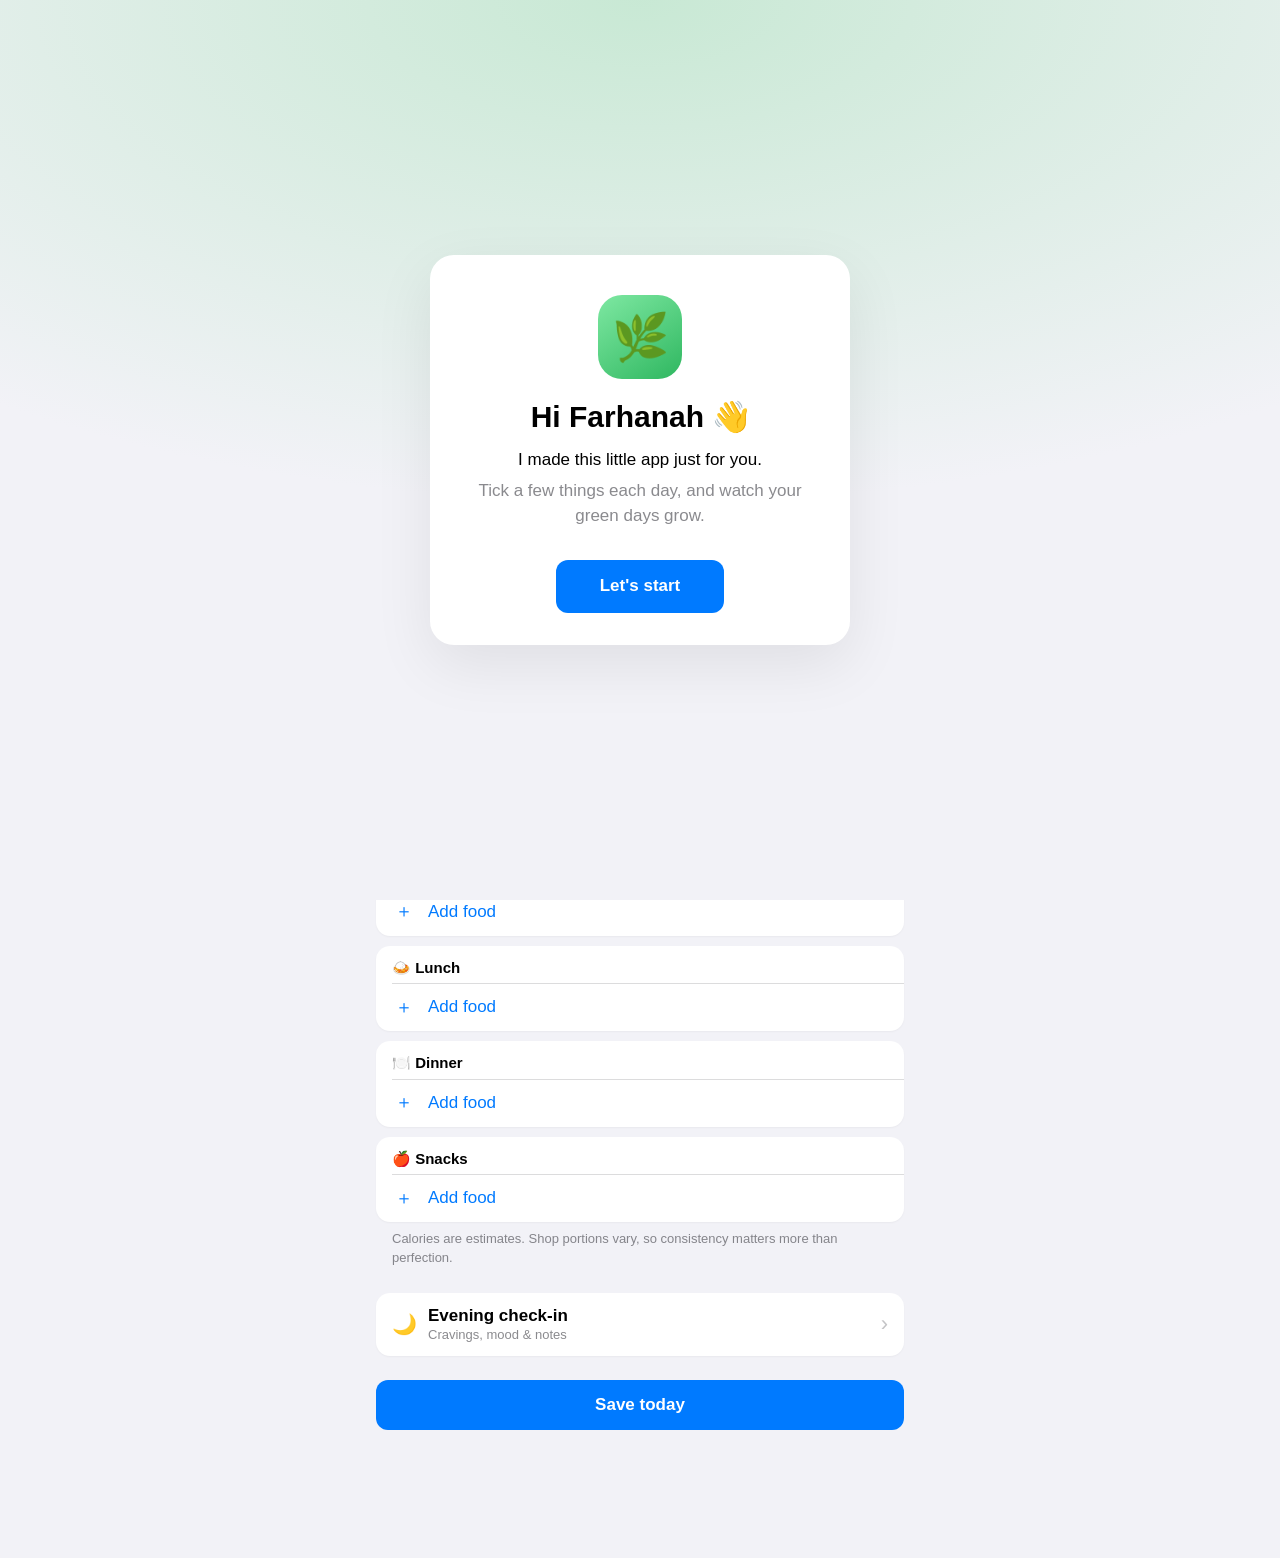
==== commit 5c705a16: "v1.3.1: edit/delete saved foods; fix Add food ignoring the chosen meal The Build-a-plate helper name" ====
--- a/index.html
+++ b/index.html
@@ -5,6 +5,7 @@
   <meta name="viewport" content="width=device-width, initial-scale=1, viewport-fit=cover">
   <title>Farhanah's Green Days</title>
   <meta name="description" content="One green day at a time 🌿 — a personal daily tracker for eating clean and cutting sugar.">
+  <meta name="robots" content="noindex, nofollow, noarchive">
   <meta name="theme-color" content="#f2f2f7" id="meta-theme">
   <meta name="apple-mobile-web-app-capable" content="yes">
   <meta name="mobile-web-app-capable" content="yes">
@@ -236,6 +237,7 @@
           <input type="number" class="num-input" id="kcal-goal" inputmode="numeric" min="1000" max="5000" step="10" placeholder="—"><span class="unit">kcal</span>
         </div>
         <button class="row row-btn diet-row" id="open-calc"><span class="row-icon">🧮</span><span class="row-text link">Calculate for me</span></button>
+        <button class="row row-btn diet-row" id="open-myfoods"><span class="row-icon">📁</span><span class="row-text link">My saved foods (edit / delete)</span></button>
         <div class="row diet-row">
           <span class="row-icon">💪</span><span class="row-text">Protein goal <span class="muted">(optional)</span></span>
           <input type="number" class="num-input" id="protein-goal" inputmode="numeric" min="0" max="300" step="1" placeholder="—"><span class="unit">g</span>
@@ -261,6 +263,11 @@
         <button class="row row-btn" id="delete-all"><span class="row-icon">🗑️</span><span class="row-text danger">Delete all data</span></button>
       </div>
       <input type="file" id="import-file" accept="application/json,.json" hidden>
+
+      <h2 class="section-label">Help</h2>
+      <div class="card list">
+        <a class="row row-btn" href="guide.html"><span class="row-icon">📖</span><span class="row-text link">How to use this app</span><span class="chev-r">›</span></a>
+      </div>
 
       <h2 class="section-label">How status works</h2>
       <div class="card list">
--- a/style.css
+++ b/style.css
@@ -398,6 +398,8 @@
 .add-btn.same { color: var(--text-2); font-weight: 400; font-size: 15px; }
 #meals-wrap { scroll-margin-top: 8px; }
 #view-today { padding-bottom: 44px; }   /* room for the ↑ Top chip */
+a.row { text-decoration: none; color: inherit; }
+.chev-r { color: var(--text-3); font-size: 22px; line-height: 1; }
 
 /* ---------- Today dashboard ---------- */
 .status-card { cursor: default; }
@@ -527,6 +529,27 @@
 .hands b { display: block; font-size: 24px; margin-bottom: 3px; }
 .hands strong { color: var(--text); font-weight: 600; }
 .segmented.portion button { font-size: 16px; padding: 8px 2px; }
+/* segmented control that wraps onto 2 rows (Build a plate) */
+.segmented.wrap { display: grid; grid-template-columns: repeat(3, 1fr); gap: 2px; }
+.segmented.wrap button::before { display: none; }
+.segmented.wrap button { font-size: 13px; padding: 8px 2px; }
+
+/* Build a plate */
+.plate-row {
+  display: flex; align-items: center; gap: 12px; width: 100%; margin-top: 10px; padding: 12px 14px; text-align: left;
+  background: color-mix(in srgb, var(--green) 12%, var(--card)); border-radius: var(--radius);
+}
+.plate-ico { font-size: 24px; flex: none; }
+.plate-txt { flex: 1; min-width: 0; display: flex; flex-direction: column; }
+.plate-txt b { font-weight: 600; }
+.plate-txt small { font-size: 13px; color: var(--text-2); }
+.plate-step .step-val { color: var(--text-2); font-size: 15px; min-width: 64px; text-align: right; font-variant-numeric: tabular-nums; }
+
+/* barcode helpers */
+.similar-btn { color: var(--accent); margin-top: 10px; }
+.similar-banner { margin-top: 10px; padding: 10px 12px; border-radius: 12px; font-size: 14px; background: color-mix(in srgb, var(--accent) 12%, var(--card)); }
+.est-note { padding: 10px 12px; border-radius: 12px; background: color-mix(in srgb, var(--yellow) 18%, var(--card)); color: var(--text); }
+.remember-note { padding: 10px 12px; border-radius: 12px; background: var(--fill-2); }
 .flag-row .row-text small { display: block; color: var(--text-2); font-size: 13px; }
 .form-row input[type="text"], .form-row input[type="number"] {
   flex: 1; min-width: 0; font: inherit; color: var(--text); background: transparent; border: 0; text-align: right; padding: 4px 0;
@@ -582,3 +605,15 @@
 .sheet .stats { margin-top: 10px; }
 .toast { z-index: 60; }
 .banner .small-link { margin-left: 6px; }
+
+/* my saved foods: edit / delete */
+.mine-row {
+  display: flex; align-items: center; gap: 10px; width: 100%; margin-top: 10px; padding: 12px 14px;
+  background: var(--card); border-radius: 12px; text-align: left; color: var(--text); font-size: 15px;
+}
+.mine-ico { font-size: 20px; }
+.mine-sub { color: var(--accent); font-size: 14px; white-space: nowrap; }
+.mine-head { display: flex; justify-content: space-between; align-items: baseline; }
+.icon-btn { flex: none; font-size: 18px; padding: 10px 10px; line-height: 1; border-radius: 10px; }
+.icon-btn:active { background: var(--sep); }
+.icon-btn:last-child { padding-right: 14px; }
